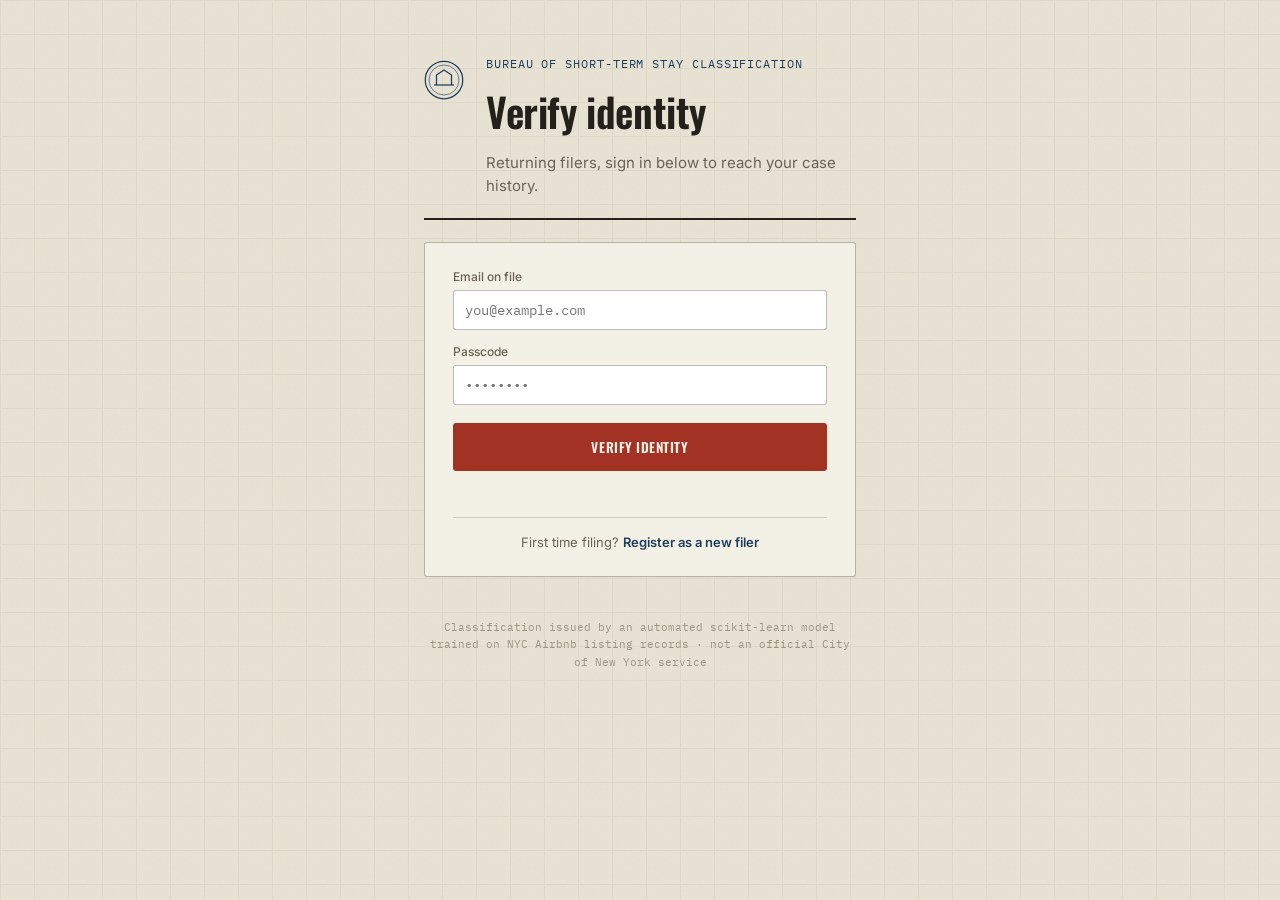
==== index.html @ 33bbfdc7 "first commit" ====
<!DOCTYPE html>
<html lang="en">
<head>
<meta charset="UTF-8">
<meta name="viewport" content="width=device-width, initial-scale=1.0">
<title>Form RT-3 · Stay Classification Record</title>
<link rel="preconnect" href="https://fonts.googleapis.com">
<link rel="preconnect" href="https://fonts.gstatic.com" crossorigin>
<link href="https://fonts.googleapis.com/css2?family=Oswald:wght@500;600;700&family=IBM+Plex+Mono:wght@400;500;600&family=Inter:wght@400;500;600&display=swap" rel="stylesheet">
<link rel="stylesheet" href="style.css">
</head>
<body>

<div class="blueprint-bg" aria-hidden="true"></div>
<div class="grain" aria-hidden="true"></div>

<div class="page">

  <div id="siteNav"></div>

  <!-- LETTERHEAD -->
  <header class="letterhead">
    <div class="letterhead-mark" aria-hidden="true">
      <svg viewBox="0 0 64 64" width="46" height="46">
        <circle cx="32" cy="32" r="30" fill="none" stroke="currentColor" stroke-width="2"/>
        <circle cx="32" cy="32" r="24" fill="none" stroke="currentColor" stroke-width="1"/>
        <path d="M20 40 L20 24 L32 16 L44 24 L44 40" fill="none" stroke="currentColor" stroke-width="2" stroke-linejoin="round"/>
        <line x1="16" y1="40" x2="48" y2="40" stroke="currentColor" stroke-width="2"/>
      </svg>
    </div>
    <div class="letterhead-text">
      <p class="letterhead-eyebrow">Bureau of Short-Term Stay Classification <span class="dot">·</span> City of New York</p>
      <h1 class="letterhead-title">Listing classification record</h1>
      <p class="letterhead-sub">Submit a listing's particulars below for machine-assisted classification as an
        entire home, a private room, or a shared room.</p>
    </div>
    <div class="letterhead-ref">
      <span>FORM RT-3</span>
      <span>REV. 2026</span>
    </div>
  </header>

  <main class="grid">

    <!-- FORM PANEL -->
    <section class="panel form-panel" aria-labelledby="formTitle">
      <div class="panel-head">
        <h2 id="formTitle"><span class="section-mark">§1</span> Listing particulars</h2>
        <button type="button" class="btn-ghost" id="exampleBtn">Load sample record</button>
      </div>

      <form id="predictForm" novalidate>

        <fieldset>
          <legend>1.1 &nbsp;Location</legend>

          <div class="field-row">
            <div class="field">
              <label for="latitude">Latitude</label>
              <input type="number" id="latitude" name="latitude" step="0.000001" min="-90" max="90" placeholder="40.7128" required>
            </div>
            <div class="field">
              <label for="longitude">Longitude</label>
              <input type="number" id="longitude" name="longitude" step="0.000001" min="-180" max="180" placeholder="-74.0060" required>
            </div>
          </div>

          <div class="field-row">
            <div class="field">
              <label for="neighbourhood_group">Borough</label>
              <select id="neighbourhood_group" name="neighbourhood_group" required>
                <option value="" disabled selected>Select a borough</option>
                <option value="Manhattan">Manhattan</option>
                <option value="Brooklyn">Brooklyn</option>
                <option value="Queens">Queens</option>
                <option value="Bronx">Bronx</option>
                <option value="Staten Island">Staten Island</option>
              </select>
            </div>
            <div class="field">
              <label for="neighbourhood">Neighbourhood</label>
              <input type="text" id="neighbourhood" name="neighbourhood" placeholder="e.g. Williamsburg" required>
            </div>
          </div>
        </fieldset>

        <fieldset>
          <legend>1.2 &nbsp;Pricing &amp; stay terms</legend>
          <div class="field-row">
            <div class="field">
              <label for="price">Price per night (USD)</label>
              <input type="number" id="price" name="price" min="1" step="1" placeholder="150" required>
            </div>
            <div class="field">
              <label for="minimum_nights">Minimum nights</label>
              <input type="number" id="minimum_nights" name="minimum_nights" min="1" max="365" step="1" placeholder="3" required>
            </div>
          </div>
          <div class="field">
            <label for="availability_365">Days available per year</label>
            <input type="range" id="availability_365" name="availability_365" min="0" max="365" step="1" value="180" required>
            <div class="range-readout"><span id="availabilityValue">180</span> of 365 days</div>
          </div>
        </fieldset>

        <fieldset>
          <legend>1.3 &nbsp;Review history &amp; host record</legend>
          <div class="field-row">
            <div class="field">
              <label for="number_of_reviews">Total reviews</label>
              <input type="number" id="number_of_reviews" name="number_of_reviews" min="0" step="1" placeholder="24" required>
            </div>
            <div class="field">
              <label for="reviews_per_month">Reviews per month</label>
              <input type="number" id="reviews_per_month" name="reviews_per_month" min="0" step="0.01" placeholder="1.2" required>
            </div>
          </div>
          <div class="field">
            <label for="calculated_host_listings_count">Listings under this host</label>
            <input type="number" id="calculated_host_listings_count" name="calculated_host_listings_count" min="0" step="1" placeholder="1" required>
          </div>
        </fieldset>

        <button type="submit" class="btn-official btn-submit" id="predictBtn">
          <span class="btn-label">Submit for classification</span>
          <span class="btn-spinner" aria-hidden="true"></span>
        </button>

        <p class="form-error" id="formError" role="alert"></p>
      </form>
    </section>

    <!-- RESULT PANEL -->
    <section class="panel result-panel" aria-labelledby="resultTitle" aria-live="polite">
      <div class="panel-head">
        <h2 id="resultTitle"><span class="section-mark">§2</span> Classification outcome</h2>
        <span class="status-line" id="apiStatus"><span class="status-dot"></span>checking registry</span>
      </div>

      <div class="result-empty" id="resultEmpty">
        <svg class="empty-seal" viewBox="0 0 120 120" width="88" height="88" aria-hidden="true">
          <circle cx="60" cy="60" r="52" fill="none" stroke="currentColor" stroke-width="1.5" stroke-dasharray="4 5"/>
          <circle cx="60" cy="60" r="38" fill="none" stroke="currentColor" stroke-width="1.5" stroke-dasharray="4 5"/>
          <text x="60" y="65" text-anchor="middle" font-family="IBM Plex Mono" font-size="11" fill="currentColor">PENDING</text>
        </svg>
        <p>File the listing particulars at left to receive an official classification.</p>
      </div>

      <div class="result-content" id="resultContent" hidden>

        <div class="stamp-mount" id="stampMount"></div>

        <div class="ledger">
          <div class="ledger-head">
            <span>Class</span>
            <span>Likelihood</span>
          </div>
          <div class="prob-list" id="probList">
            <!-- built by JS -->
          </div>
        </div>
      </div>
    </section>

  </main>

  <footer class="page-footer">
    <p>Classification issued by an automated scikit-learn model trained on NYC Airbnb listing records
      <span class="dot">·</span> not an official City of New York service</p>
  </footer>
</div>

<script src="common.js"></script>
<script src="script.js"></script>
</body>
</html>
---- style.css ----
/* ============================================================
   TOKENS
   ============================================================ */
:root {
  --paper: #E8E3D5;
  --paper-raised: #F3F0E5;
  --paper-line: #CEC6AE;

  --ink: #24211B;
  --ink-muted: #6B6355;
  --ink-faint: #9C9583;

  --municipal: #1F3D5C;
  --municipal-soft: rgba(31, 61, 92, 0.08);
  --municipal-glow: rgba(31, 61, 92, 0.18);

  --stamp-red: #A23324;
  --stamp-red-soft: rgba(162, 51, 36, 0.08);
  --stamp-red-glow: rgba(162, 51, 36, 0.28);

  --approved-green: #2F6B45;
  --approved-green-soft: rgba(47, 107, 69, 0.08);

  --border: rgba(36, 33, 27, 0.16);
  --border-strong: rgba(36, 33, 27, 0.3);

  --font-display: 'Oswald', sans-serif;
  --font-mono: 'IBM Plex Mono', monospace;
  --font-body: 'Inter', sans-serif;

  --radius: 3px;

  color-scheme: light;
}

@media (prefers-reduced-motion: reduce) {
  *, *::before, *::after {
    animation-duration: 0.001ms !important;
    animation-iteration-count: 1 !important;
    transition-duration: 0.001ms !important;
  }
}

/* ============================================================
   RESET / BASE
   ============================================================ */
* { box-sizing: border-box; }

html, body {
  margin: 0;
  padding: 0;
  background: var(--paper);
  color: var(--ink);
  font-family: var(--font-body);
  min-height: 100%;
}

body {
  position: relative;
  overflow-x: hidden;
}

h1, h2 { margin: 0; }
p { margin: 0; }

button {
  font-family: var(--font-body);
  cursor: pointer;
}

input, select { font-family: var(--font-mono); }

:focus-visible {
  outline: 2px solid var(--municipal);
  outline-offset: 2px;
}

/* ============================================================
   AMBIENT BACKGROUND — blueprint grid + paper grain
   ============================================================ */
.blueprint-bg {
  position: fixed;
  inset: 0;
  z-index: 0;
  pointer-events: none;
  background-color: var(--paper);
  background-image:
    linear-gradient(var(--paper-line) 1px, transparent 1px),
    linear-gradient(90deg, var(--paper-line) 1px, transparent 1px);
  background-size: 34px 34px;
  opacity: 0.35;
}

.grain {
  position: fixed;
  inset: 0;
  z-index: 1;
  pointer-events: none;
  opacity: 0.05;
  mix-blend-mode: multiply;
  background-image: url("data:image/svg+xml,%3Csvg xmlns='http://www.w3.org/2000/svg' width='120' height='120'%3E%3Cfilter id='n'%3E%3CfeTurbulence type='fractalNoise' baseFrequency='0.9' numOctaves='2' stitchTiles='stitch'/%3E%3C/filter%3E%3Crect width='100%25' height='100%25' filter='url(%23n)'/%3E%3C/svg%3E");
}

/* ============================================================
   LAYOUT
   ============================================================ */
.page {
  position: relative;
  z-index: 2;
  max-width: 1180px;
  margin: 0 auto;
  padding: 56px 24px 48px;
}

/* ============================================================
   LETTERHEAD
   ============================================================ */
.letterhead {
  display: grid;
  grid-template-columns: auto 1fr auto;
  gap: 22px;
  align-items: start;
  padding-bottom: 26px;
  margin-bottom: 28px;
  border-bottom: 2px solid var(--ink);
  animation: rise 0.6s cubic-bezier(0.16, 1, 0.3, 1) both;
}

@keyframes rise {
  from { opacity: 0; transform: translateY(14px); }
  to { opacity: 1; transform: translateY(0); }
}

.letterhead-mark { color: var(--municipal); padding-top: 4px; }

.letterhead-eyebrow {
  font-family: var(--font-mono);
  font-size: 11.5px;
  letter-spacing: 0.08em;
  text-transform: uppercase;
  color: var(--municipal);
  margin-bottom: 10px;
}

.dot { color: var(--ink-faint); }

.letterhead-title {
  font-family: var(--font-display);
  font-size: clamp(28px, 4vw, 40px);
  font-weight: 600;
  letter-spacing: -0.01em;
  color: var(--ink);
  margin-bottom: 10px;
}

.letterhead-sub {
  font-size: 15px;
  line-height: 1.55;
  color: var(--ink-muted);
  max-width: 520px;
}

.letterhead-ref {
  font-family: var(--font-mono);
  font-size: 11px;
  color: var(--ink-faint);
  text-align: right;
  display: flex;
  flex-direction: column;
  gap: 4px;
  letter-spacing: 0.04em;
  white-space: nowrap;
  padding-top: 6px;
}

@media (max-width: 700px) {
  .letterhead { grid-template-columns: auto 1fr; }
  .letterhead-ref { grid-column: 1 / -1; flex-direction: row; gap: 14px; text-align: left; }
}

/* ============================================================
   PANELS
   ============================================================ */
.panel {
  background: var(--paper-raised);
  border: 1px solid var(--border-strong);
  border-radius: var(--radius);
  padding: 26px 28px;
  animation: rise 0.6s cubic-bezier(0.16, 1, 0.3, 1) both;
  animation-delay: 0.08s;
}

.intake-panel { margin-bottom: 22px; }
.result-panel { animation-delay: 0.18s; }

.panel-head {
  display: flex;
  align-items: center;
  justify-content: space-between;
  flex-wrap: wrap;
  gap: 12px;
  margin-bottom: 20px;
  padding-bottom: 16px;
  border-bottom: 1px solid var(--border);
}

.panel-head h2 {
  font-family: var(--font-display);
  font-size: 18px;
  font-weight: 600;
  letter-spacing: 0.01em;
  display: flex;
  align-items: baseline;
  gap: 8px;
}

.section-mark {
  font-family: var(--font-mono);
  font-size: 13px;
  color: var(--municipal);
  font-weight: 500;
}

.btn-ghost {
  background: transparent;
  border: 1px solid var(--border-strong);
  color: var(--ink-muted);
  font-size: 12.5px;
  font-family: var(--font-mono);
  padding: 7px 14px;
  border-radius: var(--radius);
  transition: border-color 0.2s ease, color 0.2s ease, background 0.2s ease;
}

.btn-ghost:hover {
  border-color: var(--municipal);
  color: var(--municipal);
  background: var(--municipal-soft);
}

.status-line {
  display: inline-flex;
  align-items: center;
  gap: 7px;
  font-family: var(--font-mono);
  font-size: 11px;
  color: var(--ink-faint);
  letter-spacing: 0.03em;
  white-space: nowrap;
}

.status-dot {
  width: 7px;
  height: 7px;
  border-radius: 50%;
  background: var(--ink-faint);
  transition: background 0.3s ease;
}

.status-line.online .status-dot { background: var(--approved-green); }
#apiStatus.online .status-dot { background: var(--approved-green); }
#apiStatus.offline .status-dot { background: var(--stamp-red); }

/* ============================================================
   AUTH / INTAKE
   ============================================================ */
.auth-tabs {
  display: flex;
  gap: 2px;
  border: 1px solid var(--border-strong);
  border-radius: var(--radius);
  overflow: hidden;
}

.auth-tab {
  background: transparent;
  border: none;
  color: var(--ink-muted);
  font-size: 12.5px;
  font-family: var(--font-mono);
  padding: 8px 16px;
  transition: background 0.2s ease, color 0.2s ease;
}

.auth-tab.active {
  background: var(--municipal);
  color: var(--paper-raised);
}

.auth-form .field-row { margin-bottom: 2px; }

.auth-logged-in:not([hidden]) {
  display: flex;
  align-items: center;
  justify-content: space-between;
  flex-wrap: wrap;
  gap: 12px;
}

.auth-logged-in strong { color: var(--ink); font-weight: 600; }

/* ============================================================
   FORM
   ============================================================ */
fieldset {
  border: none;
  padding: 0;
  margin: 0 0 22px;
}

legend {
  font-family: var(--font-mono);
  font-size: 11.5px;
  letter-spacing: 0.04em;
  color: var(--municipal);
  padding: 0 0 12px;
  width: 100%;
  border-bottom: 1px dashed var(--border-strong);
  margin-bottom: 14px;
}

.field-row {
  display: grid;
  grid-template-columns: 1fr 1fr;
  gap: 14px;
}

@media (max-width: 520px) {
  .field-row { grid-template-columns: 1fr; }
}

.field {
  margin-bottom: 14px;
  display: flex;
  flex-direction: column;
  gap: 6px;
}

label {
  font-size: 12px;
  color: var(--ink-muted);
  font-family: var(--font-body);
  font-weight: 500;
}

input[type="number"],
input[type="text"],
input[type="email"],
input[type="password"],
select {
  background: #fff;
  border: 1px solid var(--border-strong);
  border-radius: var(--radius);
  color: var(--ink);
  padding: 10px 11px;
  font-size: 13.5px;
  width: 100%;
  transition: border-color 0.2s ease, box-shadow 0.2s ease;
}

input:hover, select:hover { border-color: var(--ink-faint); }

input:focus, select:focus {
  border-color: var(--municipal);
  box-shadow: 0 0 0 3px var(--municipal-soft);
  outline: none;
}

select {
  appearance: none;
  background-image: url("data:image/svg+xml,%3Csvg xmlns='http://www.w3.org/2000/svg' width='10' height='6'%3E%3Cpath d='M0 0l5 6 5-6z' fill='%236B6355'/%3E%3C/svg%3E");
  background-repeat: no-repeat;
  background-position: right 12px center;
  padding-right: 30px;
}

select option { background: #fff; color: var(--ink); }

input[type="range"] {
  width: 100%;
  accent-color: var(--municipal);
  margin-top: 4px;
}

.range-readout {
  font-family: var(--font-mono);
  font-size: 11.5px;
  color: var(--ink-faint);
  margin-top: 4px;
}

#availabilityValue { color: var(--municipal); font-weight: 600; }

/* ============================================================
   OFFICIAL BUTTONS
   ============================================================ */
.btn-official {
  position: relative;
  background: var(--stamp-red);
  color: #F5EFE6;
  border: none;
  border-radius: var(--radius);
  padding: 12px 20px;
  font-family: var(--font-display);
  font-size: 13.5px;
  font-weight: 600;
  letter-spacing: 0.04em;
  text-transform: uppercase;
  display: inline-flex;
  align-items: center;
  justify-content: center;
  gap: 10px;
  transition: background 0.15s ease, transform 0.15s ease;
}

.btn-official:hover { background: #8B2B1E; }
.btn-official:active { transform: translateY(1px); }

.btn-submit { width: 100%; margin-top: 4px; padding: 14px 20px; }

.btn-official:disabled {
  background: var(--ink-faint);
  color: var(--paper-raised);
  cursor: not-allowed;
}

.btn-spinner {
  width: 13px;
  height: 13px;
  border-radius: 50%;
  border: 2px solid rgba(245, 239, 230, 0.35);
  border-top-color: #F5EFE6;
  display: none;
  animation: spin 0.7s linear infinite;
}

.btn-submit.loading .btn-spinner { display: inline-block; }
.btn-submit.loading .btn-label { opacity: 0.8; }

@keyframes spin { to { transform: rotate(360deg); } }

.form-error {
  color: var(--stamp-red);
  font-family: var(--font-mono);
  font-size: 12.5px;
  margin-top: 12px;
  min-height: 16px;
  line-height: 1.5;
}

/* ============================================================
   RESULT PANEL — empty state
   ============================================================ */
.result-empty {
  display: flex;
  flex-direction: column;
  align-items: center;
  text-align: center;
  gap: 18px;
  padding: 30px 12px 14px;
  color: var(--ink-faint);
  font-size: 13.5px;
  line-height: 1.6;
}

.empty-seal { color: var(--ink-faint); }

/* ============================================================
   RESULT PANEL — stamp + ledger
   ============================================================ */
.result-content {
  animation: rise 0.5s cubic-bezier(0.16, 1, 0.3, 1) both;
}

.stamp-mount {
  display: flex;
  justify-content: center;
  padding: 10px 0 26px;
  min-height: 128px;
}

.stamp {
  border: 3px solid var(--stamp-color, var(--municipal));
  border-radius: 10px;
  padding: 12px 26px;
  transform: rotate(-5deg) scale(0.7);
  opacity: 0;
  transition: transform 0.5s cubic-bezier(0.34, 1.56, 0.64, 1), opacity 0.3s ease;
  text-align: center;
  position: relative;
}

.stamp::before,
.stamp::after {
  content: "";
  position: absolute;
  left: 6px;
  right: 6px;
  height: 1px;
  background: var(--stamp-color, var(--municipal));
  opacity: 0.5;
}

.stamp::before { top: 4px; }
.stamp::after { bottom: 4px; }

.stamp.landed { transform: rotate(-5deg) scale(1); opacity: 0.92; }

.stamp-eyebrow {
  display: block;
  font-family: var(--font-mono);
  font-size: 9.5px;
  letter-spacing: 0.15em;
  color: var(--stamp-color, var(--municipal));
  margin-bottom: 4px;
}

.stamp-label {
  display: block;
  font-family: var(--font-display);
  font-size: 22px;
  font-weight: 700;
  text-transform: uppercase;
  letter-spacing: 0.02em;
  color: var(--stamp-color, var(--municipal));
}

.stamp-ref {
  display: block;
  font-family: var(--font-mono);
  font-size: 9.5px;
  color: var(--stamp-color, var(--municipal));
  opacity: 0.7;
  margin-top: 4px;
}

.ledger { border-top: 1px solid var(--border); padding-top: 18px; }

.ledger-head {
  display: flex;
  justify-content: space-between;
  font-family: var(--font-mono);
  font-size: 10.5px;
  letter-spacing: 0.06em;
  text-transform: uppercase;
  color: var(--ink-faint);
  margin-bottom: 12px;
}

.prob-list { display: flex; flex-direction: column; gap: 12px; }

.prob-row {
  display: grid;
  grid-template-columns: auto 1fr auto;
  gap: 10px;
  align-items: center;
}

.prob-bullet {
  width: 9px;
  height: 9px;
  border-radius: 50%;
  background: var(--class-color, var(--ink-faint));
  flex-shrink: 0;
}

.prob-row .name {
  font-size: 13px;
  color: var(--ink-muted);
}

.prob-row.top .name { color: var(--ink); font-weight: 600; }

.prob-track {
  grid-column: 1 / -1;
  height: 5px;
  border-radius: 999px;
  background: var(--border);
  overflow: hidden;
  margin-top: -4px;
}

.prob-fill {
  height: 100%;
  width: 0%;
  border-radius: 999px;
  background: var(--class-color, var(--municipal));
  transition: width 0.9s cubic-bezier(0.16, 1, 0.3, 1);
}

.prob-row .value {
  font-family: var(--font-mono);
  font-size: 12.5px;
  color: var(--ink);
  min-width: 42px;
  text-align: right;
}

/* ============================================================
   GRID / FOOTER
   ============================================================ */
.grid {
  display: grid;
  grid-template-columns: minmax(0, 1.05fr) minmax(0, 0.95fr);
  gap: 22px;
  align-items: start;
}

@media (max-width: 900px) {
  .grid { grid-template-columns: 1fr; }
}

.page-footer {
  margin-top: 42px;
  text-align: center;
  font-family: var(--font-mono);
  font-size: 11px;
  color: var(--ink-faint);
  line-height: 1.6;
}

/* ============================================================
   SITE NAV (dashboard / predictor pages)
   ============================================================ */
.site-nav {
  display: flex;
  align-items: center;
  gap: 18px;
  padding: 12px 0;
  margin-bottom: 8px;
  font-family: var(--font-mono);
  font-size: 12.5px;
}

.site-nav a {
  color: var(--ink-muted);
  text-decoration: none;
  padding-bottom: 2px;
  border-bottom: 2px solid transparent;
  transition: color 0.2s ease, border-color 0.2s ease;
}

.site-nav a:hover { color: var(--ink); }

.site-nav a.active {
  color: var(--municipal);
  border-bottom-color: var(--municipal);
}

.nav-spacer { flex: 1; }

.nav-user {
  color: var(--ink-faint);
  font-size: 11.5px;
}

/* ============================================================
   NARROW PAGE LAYOUT (login / register)
   ============================================================ */
.page-narrow {
  max-width: 480px;
}

.letterhead-compact {
  grid-template-columns: auto 1fr;
  padding-bottom: 20px;
  margin-bottom: 22px;
}

.switch-link {
  margin-top: 18px;
  padding-top: 16px;
  border-top: 1px solid var(--border);
  font-size: 13px;
  color: var(--ink-muted);
  text-align: center;
}

.switch-link a {
  color: var(--municipal);
  font-weight: 600;
  text-decoration: none;
}

.switch-link a:hover { text-decoration: underline; }

/* ============================================================
   DASHBOARD — history table
   ============================================================ */
.history-table {
  width: 100%;
  border-collapse: collapse;
  font-size: 13px;
}

.history-table th {
  text-align: left;
  font-family: var(--font-mono);
  font-size: 10.5px;
  letter-spacing: 0.06em;
  text-transform: uppercase;
  color: var(--ink-faint);
  padding: 0 10px 10px;
  border-bottom: 1px solid var(--border-strong);
}

.history-table td {
  padding: 12px 10px;
  border-bottom: 1px solid var(--border);
  color: var(--ink);
  vertical-align: middle;
}

.history-table tbody tr:hover { background: var(--municipal-soft); }

.history-table td.mono {
  font-family: var(--font-mono);
  font-size: 12px;
  color: var(--ink-muted);
}

.history-table .muted { color: var(--ink-faint); }

.class-pill {
  display: inline-flex;
  align-items: center;
  gap: 7px;
  font-weight: 600;
  color: var(--pill-color, var(--ink));
}

.class-bullet {
  width: 8px;
  height: 8px;
  border-radius: 50%;
  background: var(--pill-color, var(--ink-faint));
  flex-shrink: 0;
}

@media (max-width: 720px) {
  .history-table { display: block; overflow-x: auto; white-space: nowrap; }
}
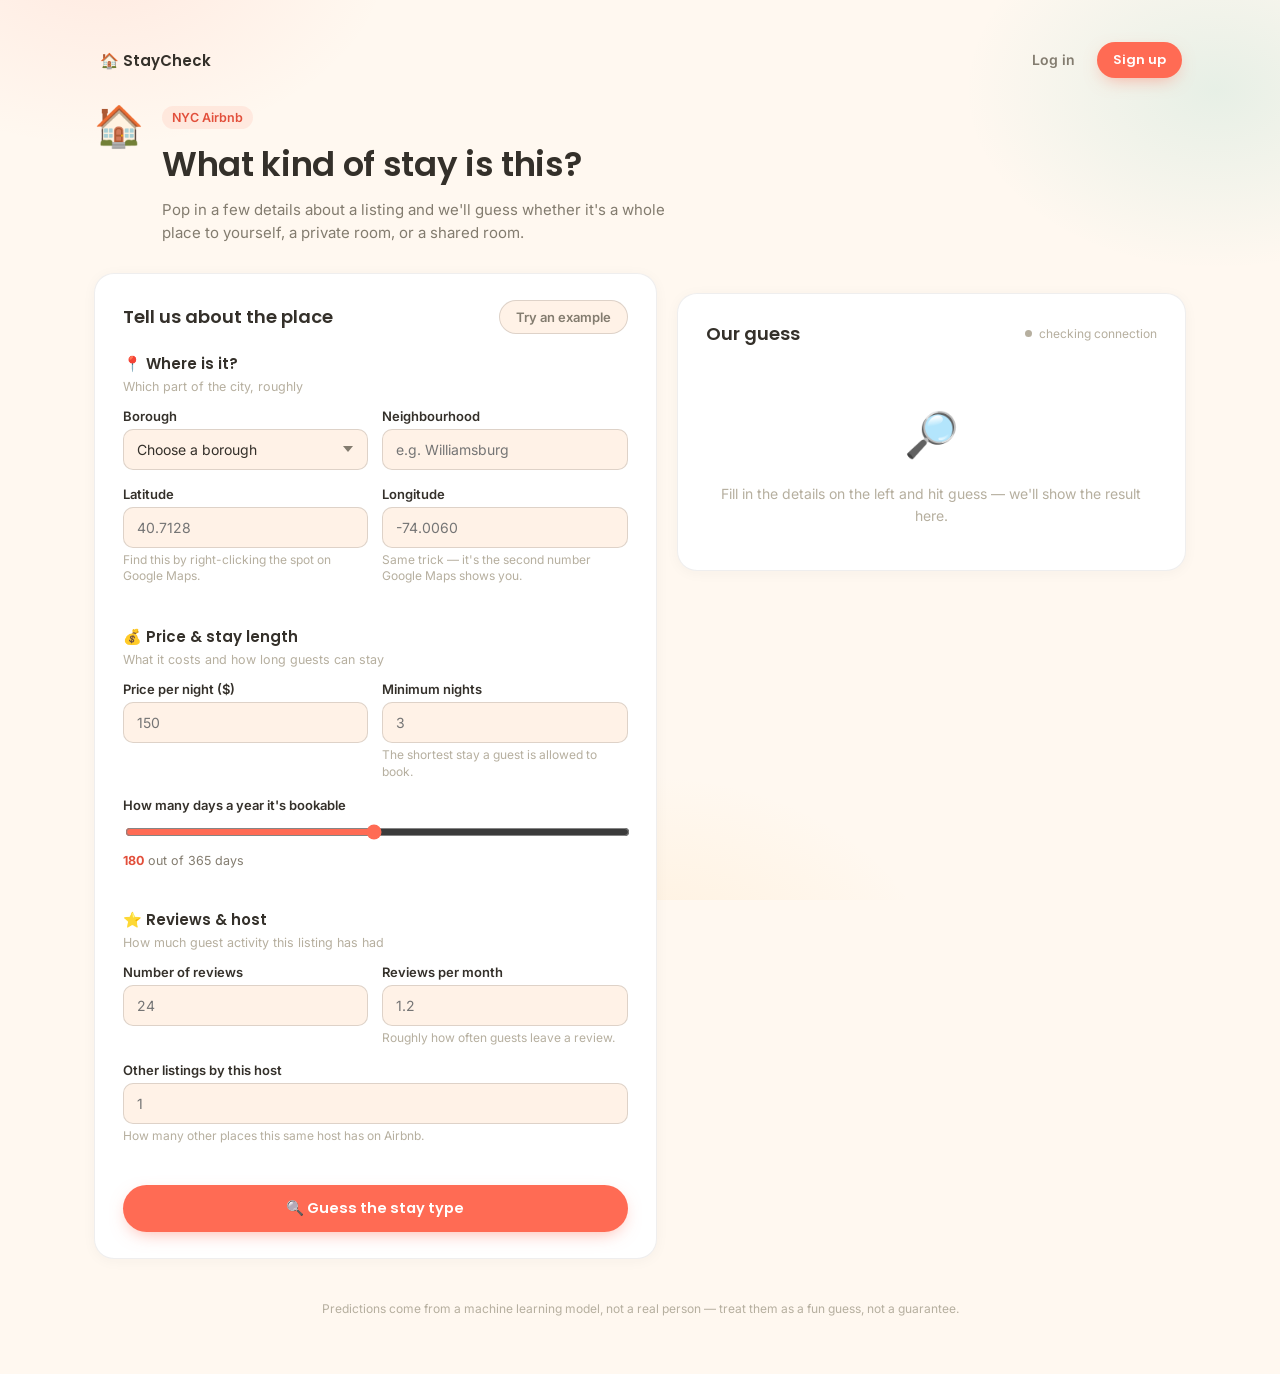
==== commit 01a692da: "made the interface friendlier" ====
--- a/index.html
+++ b/index.html
@@ -3,73 +3,50 @@
 <head>
 <meta charset="UTF-8">
 <meta name="viewport" content="width=device-width, initial-scale=1.0">
-<title>Form RT-3 · Stay Classification Record</title>
+<title>What Kind of Stay Is This? · Stay Type Checker</title>
 <link rel="preconnect" href="https://fonts.googleapis.com">
 <link rel="preconnect" href="https://fonts.gstatic.com" crossorigin>
-<link href="https://fonts.googleapis.com/css2?family=Oswald:wght@500;600;700&family=IBM+Plex+Mono:wght@400;500;600&family=Inter:wght@400;500;600&display=swap" rel="stylesheet">
+<link href="https://fonts.googleapis.com/css2?family=Poppins:wght@500;600;700&family=Inter:wght@400;500;600&display=swap" rel="stylesheet">
 <link rel="stylesheet" href="style.css">
 </head>
 <body>
 
-<div class="blueprint-bg" aria-hidden="true"></div>
-<div class="grain" aria-hidden="true"></div>
+<div class="ambient-bg" aria-hidden="true"></div>
 
 <div class="page">
 
   <div id="siteNav"></div>
 
-  <!-- LETTERHEAD -->
-  <header class="letterhead">
-    <div class="letterhead-mark" aria-hidden="true">
-      <svg viewBox="0 0 64 64" width="46" height="46">
-        <circle cx="32" cy="32" r="30" fill="none" stroke="currentColor" stroke-width="2"/>
-        <circle cx="32" cy="32" r="24" fill="none" stroke="currentColor" stroke-width="1"/>
-        <path d="M20 40 L20 24 L32 16 L44 24 L44 40" fill="none" stroke="currentColor" stroke-width="2" stroke-linejoin="round"/>
-        <line x1="16" y1="40" x2="48" y2="40" stroke="currentColor" stroke-width="2"/>
-      </svg>
+  <div class="hero">
+    <span class="hero-emoji">🏠</span>
+    <div>
+      <span class="hero-eyebrow">NYC Airbnb</span>
+      <h1 class="hero-title">What kind of stay is this?</h1>
+      <p class="hero-sub">Pop in a few details about a listing and we'll guess whether it's a whole
+        place to yourself, a private room, or a shared room.</p>
     </div>
-    <div class="letterhead-text">
-      <p class="letterhead-eyebrow">Bureau of Short-Term Stay Classification <span class="dot">·</span> City of New York</p>
-      <h1 class="letterhead-title">Listing classification record</h1>
-      <p class="letterhead-sub">Submit a listing's particulars below for machine-assisted classification as an
-        entire home, a private room, or a shared room.</p>
-    </div>
-    <div class="letterhead-ref">
-      <span>FORM RT-3</span>
-      <span>REV. 2026</span>
-    </div>
-  </header>
+  </div>
 
   <main class="grid">
 
-    <!-- FORM PANEL -->
-    <section class="panel form-panel" aria-labelledby="formTitle">
-      <div class="panel-head">
-        <h2 id="formTitle"><span class="section-mark">§1</span> Listing particulars</h2>
-        <button type="button" class="btn-ghost" id="exampleBtn">Load sample record</button>
+    <!-- FORM -->
+    <section class="card" aria-labelledby="formTitle">
+      <div class="card-head">
+        <h2 id="formTitle">Tell us about the place</h2>
+        <button type="button" class="btn-ghost" id="exampleBtn">Try an example</button>
       </div>
 
       <form id="predictForm" novalidate>
 
         <fieldset>
-          <legend>1.1 &nbsp;Location</legend>
-
-          <div class="field-row">
-            <div class="field">
-              <label for="latitude">Latitude</label>
-              <input type="number" id="latitude" name="latitude" step="0.000001" min="-90" max="90" placeholder="40.7128" required>
-            </div>
-            <div class="field">
-              <label for="longitude">Longitude</label>
-              <input type="number" id="longitude" name="longitude" step="0.000001" min="-180" max="180" placeholder="-74.0060" required>
-            </div>
-          </div>
+          <legend>📍 Where is it?</legend>
+          <span class="section-sub">Which part of the city, roughly</span>
 
           <div class="field-row">
             <div class="field">
               <label for="neighbourhood_group">Borough</label>
               <select id="neighbourhood_group" name="neighbourhood_group" required>
-                <option value="" disabled selected>Select a borough</option>
+                <option value="" disabled selected>Choose a borough</option>
                 <option value="Manhattan">Manhattan</option>
                 <option value="Brooklyn">Brooklyn</option>
                 <option value="Queens">Queens</option>
@@ -82,47 +59,69 @@
               <input type="text" id="neighbourhood" name="neighbourhood" placeholder="e.g. Williamsburg" required>
             </div>
           </div>
+
+          <div class="field-row">
+            <div class="field">
+              <label for="latitude">Latitude</label>
+              <input type="number" id="latitude" name="latitude" step="0.000001" min="-90" max="90" placeholder="40.7128" required>
+              <span class="hint">Find this by right-clicking the spot on Google Maps.</span>
+            </div>
+            <div class="field">
+              <label for="longitude">Longitude</label>
+              <input type="number" id="longitude" name="longitude" step="0.000001" min="-180" max="180" placeholder="-74.0060" required>
+              <span class="hint">Same trick — it's the second number Google Maps shows you.</span>
+            </div>
+          </div>
         </fieldset>
 
         <fieldset>
-          <legend>1.2 &nbsp;Pricing &amp; stay terms</legend>
+          <legend>💰 Price &amp; stay length</legend>
+          <span class="section-sub">What it costs and how long guests can stay</span>
+
           <div class="field-row">
             <div class="field">
-              <label for="price">Price per night (USD)</label>
+              <label for="price">Price per night ($)</label>
               <input type="number" id="price" name="price" min="1" step="1" placeholder="150" required>
             </div>
             <div class="field">
               <label for="minimum_nights">Minimum nights</label>
               <input type="number" id="minimum_nights" name="minimum_nights" min="1" max="365" step="1" placeholder="3" required>
+              <span class="hint">The shortest stay a guest is allowed to book.</span>
             </div>
           </div>
+
           <div class="field">
-            <label for="availability_365">Days available per year</label>
+            <label for="availability_365">How many days a year it's bookable</label>
             <input type="range" id="availability_365" name="availability_365" min="0" max="365" step="1" value="180" required>
-            <div class="range-readout"><span id="availabilityValue">180</span> of 365 days</div>
+            <div class="range-readout"><span id="availabilityValue">180</span> out of 365 days</div>
           </div>
         </fieldset>
 
         <fieldset>
-          <legend>1.3 &nbsp;Review history &amp; host record</legend>
+          <legend>⭐ Reviews &amp; host</legend>
+          <span class="section-sub">How much guest activity this listing has had</span>
+
           <div class="field-row">
             <div class="field">
-              <label for="number_of_reviews">Total reviews</label>
+              <label for="number_of_reviews">Number of reviews</label>
               <input type="number" id="number_of_reviews" name="number_of_reviews" min="0" step="1" placeholder="24" required>
             </div>
             <div class="field">
               <label for="reviews_per_month">Reviews per month</label>
               <input type="number" id="reviews_per_month" name="reviews_per_month" min="0" step="0.01" placeholder="1.2" required>
+              <span class="hint">Roughly how often guests leave a review.</span>
             </div>
           </div>
+
           <div class="field">
-            <label for="calculated_host_listings_count">Listings under this host</label>
+            <label for="calculated_host_listings_count">Other listings by this host</label>
             <input type="number" id="calculated_host_listings_count" name="calculated_host_listings_count" min="0" step="1" placeholder="1" required>
+            <span class="hint">How many other places this same host has on Airbnb.</span>
           </div>
         </fieldset>
 
-        <button type="submit" class="btn-official btn-submit" id="predictBtn">
-          <span class="btn-label">Submit for classification</span>
+        <button type="submit" class="btn-primary btn-block" id="predictBtn">
+          <span class="btn-label">🔍 Guess the stay type</span>
           <span class="btn-spinner" aria-hidden="true"></span>
         </button>
 
@@ -130,31 +129,24 @@
       </form>
     </section>
 
-    <!-- RESULT PANEL -->
-    <section class="panel result-panel" aria-labelledby="resultTitle" aria-live="polite">
-      <div class="panel-head">
-        <h2 id="resultTitle"><span class="section-mark">§2</span> Classification outcome</h2>
-        <span class="status-line" id="apiStatus"><span class="status-dot"></span>checking registry</span>
+    <!-- RESULT -->
+    <section class="card" aria-labelledby="resultTitle" aria-live="polite">
+      <div class="card-head">
+        <h2 id="resultTitle">Our guess</h2>
+        <span class="status-line" id="apiStatus"><span class="status-dot"></span>checking connection</span>
       </div>
 
       <div class="result-empty" id="resultEmpty">
-        <svg class="empty-seal" viewBox="0 0 120 120" width="88" height="88" aria-hidden="true">
-          <circle cx="60" cy="60" r="52" fill="none" stroke="currentColor" stroke-width="1.5" stroke-dasharray="4 5"/>
-          <circle cx="60" cy="60" r="38" fill="none" stroke="currentColor" stroke-width="1.5" stroke-dasharray="4 5"/>
-          <text x="60" y="65" text-anchor="middle" font-family="IBM Plex Mono" font-size="11" fill="currentColor">PENDING</text>
-        </svg>
-        <p>File the listing particulars at left to receive an official classification.</p>
+        <span class="big-emoji">🔎</span>
+        <p>Fill in the details on the left and hit guess — we'll show the result here.</p>
       </div>
 
       <div class="result-content" id="resultContent" hidden>
 
-        <div class="stamp-mount" id="stampMount"></div>
+        <div id="guessMount"></div>
 
-        <div class="ledger">
-          <div class="ledger-head">
-            <span>Class</span>
-            <span>Likelihood</span>
-          </div>
+        <div class="confidence">
+          <p class="confidence-head">How sure are we?</p>
           <div class="prob-list" id="probList">
             <!-- built by JS -->
           </div>
@@ -165,8 +157,7 @@
   </main>
 
   <footer class="page-footer">
-    <p>Classification issued by an automated scikit-learn model trained on NYC Airbnb listing records
-      <span class="dot">·</span> not an official City of New York service</p>
+    <p>Predictions come from a machine learning model, not a real person — treat them as a fun guess, not a guarantee.</p>
   </footer>
 </div>
 
--- a/style.css
+++ b/style.css
@@ -2,33 +2,33 @@
    TOKENS
    ============================================================ */
 :root {
-  --paper: #E8E3D5;
-  --paper-raised: #F3F0E5;
-  --paper-line: #CEC6AE;
-
-  --ink: #24211B;
-  --ink-muted: #6B6355;
-  --ink-faint: #9C9583;
-
-  --municipal: #1F3D5C;
-  --municipal-soft: rgba(31, 61, 92, 0.08);
-  --municipal-glow: rgba(31, 61, 92, 0.18);
-
-  --stamp-red: #A23324;
-  --stamp-red-soft: rgba(162, 51, 36, 0.08);
-  --stamp-red-glow: rgba(162, 51, 36, 0.28);
-
-  --approved-green: #2F6B45;
-  --approved-green-soft: rgba(47, 107, 69, 0.08);
-
-  --border: rgba(36, 33, 27, 0.16);
-  --border-strong: rgba(36, 33, 27, 0.3);
-
-  --font-display: 'Oswald', sans-serif;
-  --font-mono: 'IBM Plex Mono', monospace;
+  --bg: #FFF8F0;
+  --card: #FFFFFF;
+  --card-soft: #FFF2E7;
+
+  --text: #34302A;
+  --text-muted: #837C6F;
+  --text-faint: #B6AF9F;
+
+  --coral: #FF6B54;
+  --coral-dark: #E24F3B;
+  --coral-soft: rgba(255, 107, 84, 0.1);
+
+  --teal: #14A38C;
+  --teal-soft: rgba(20, 163, 140, 0.1);
+
+  --gold: #FFB648;
+  --gold-soft: rgba(255, 182, 72, 0.12);
+
+  --border: rgba(52, 48, 42, 0.08);
+  --border-strong: rgba(52, 48, 42, 0.16);
+
+  --font-display: 'Poppins', sans-serif;
   --font-body: 'Inter', sans-serif;
 
-  --radius: 3px;
+  --radius-lg: 20px;
+  --radius: 14px;
+  --radius-sm: 10px;
 
   color-scheme: light;
 }
@@ -49,56 +49,38 @@
 html, body {
   margin: 0;
   padding: 0;
-  background: var(--paper);
-  color: var(--ink);
+  background: var(--bg);
+  color: var(--text);
   font-family: var(--font-body);
   min-height: 100%;
 }
 
-body {
-  position: relative;
-  overflow-x: hidden;
-}
-
-h1, h2 { margin: 0; }
+body { position: relative; overflow-x: hidden; }
+
+h1, h2 { margin: 0; font-family: var(--font-display); }
 p { margin: 0; }
 
-button {
-  font-family: var(--font-body);
-  cursor: pointer;
-}
-
-input, select { font-family: var(--font-mono); }
+button { font-family: var(--font-body); cursor: pointer; }
+input, select { font-family: var(--font-body); }
 
 :focus-visible {
-  outline: 2px solid var(--municipal);
+  outline: 2px solid var(--teal);
   outline-offset: 2px;
 }
 
 /* ============================================================
-   AMBIENT BACKGROUND — blueprint grid + paper grain
-   ============================================================ */
-.blueprint-bg {
+   AMBIENT BACKGROUND — soft warm blobs, nothing severe
+   ============================================================ */
+.ambient-bg {
   position: fixed;
   inset: 0;
   z-index: 0;
   pointer-events: none;
-  background-color: var(--paper);
-  background-image:
-    linear-gradient(var(--paper-line) 1px, transparent 1px),
-    linear-gradient(90deg, var(--paper-line) 1px, transparent 1px);
-  background-size: 34px 34px;
-  opacity: 0.35;
-}
-
-.grain {
-  position: fixed;
-  inset: 0;
-  z-index: 1;
-  pointer-events: none;
-  opacity: 0.05;
-  mix-blend-mode: multiply;
-  background-image: url("data:image/svg+xml,%3Csvg xmlns='http://www.w3.org/2000/svg' width='120' height='120'%3E%3Cfilter id='n'%3E%3CfeTurbulence type='fractalNoise' baseFrequency='0.9' numOctaves='2' stitchTiles='stitch'/%3E%3C/filter%3E%3Crect width='100%25' height='100%25' filter='url(%23n)'/%3E%3C/svg%3E");
+  background:
+    radial-gradient(480px 320px at 8% -5%, var(--coral-soft), transparent 60%),
+    radial-gradient(420px 300px at 95% 10%, var(--teal-soft), transparent 60%),
+    radial-gradient(500px 360px at 50% 110%, var(--gold-soft), transparent 60%),
+    var(--bg);
 }
 
 /* ============================================================
@@ -107,215 +89,255 @@
 .page {
   position: relative;
   z-index: 2;
-  max-width: 1180px;
+  max-width: 1140px;
   margin: 0 auto;
-  padding: 56px 24px 48px;
-}
-
-/* ============================================================
-   LETTERHEAD
-   ============================================================ */
-.letterhead {
-  display: grid;
-  grid-template-columns: auto 1fr auto;
-  gap: 22px;
-  align-items: start;
-  padding-bottom: 26px;
+  padding: 32px 24px 56px;
+}
+
+.page-narrow { max-width: 460px; }
+
+/* ============================================================
+   NAV
+   ============================================================ */
+.site-nav {
+  display: flex;
+  align-items: center;
+  gap: 20px;
+  padding: 10px 4px 28px;
+  font-size: 14px;
+}
+
+.site-nav a {
+  color: var(--text-muted);
+  text-decoration: none;
+  font-weight: 600;
+  padding: 6px 2px;
+  border-bottom: 2px solid transparent;
+  transition: color 0.2s ease, border-color 0.2s ease;
+}
+
+.site-nav a:hover { color: var(--text); }
+.site-nav a.active { color: var(--coral-dark); border-bottom-color: var(--coral); }
+
+.nav-spacer { flex: 1; }
+
+.nav-user {
+  color: var(--text-faint);
+  font-size: 13px;
+}
+
+.site-nav .brand {
+  font-family: var(--font-display);
+  font-weight: 600;
+  color: var(--text);
+  border-bottom: none;
+  font-size: 15px;
+}
+
+.site-nav .brand:hover { color: var(--text); }
+
+.site-nav .nav-signup {
+  padding: 8px 16px;
+  font-size: 13px;
+  border-bottom: none;
+  color: #fff;
+}
+
+.site-nav .nav-signup:hover { color: #fff; }
+
+/* ============================================================
+   LOGGED-OUT PROMPT (shown in place of gated content)
+   ============================================================ */
+.auth-prompt-inner {
+  display: flex;
+  flex-direction: column;
+  align-items: center;
+  text-align: center;
+  gap: 12px;
+  padding: 26px 12px;
+}
+
+.auth-prompt-inner h2 { font-size: 20px; }
+
+.auth-prompt-inner p {
+  color: var(--text-muted);
+  font-size: 14px;
+  max-width: 400px;
+  line-height: 1.55;
+}
+
+.auth-prompt-actions {
+  display: flex;
+  gap: 10px;
+  margin-top: 6px;
+}
+
+/* ============================================================
+   HERO
+   ============================================================ */
+.hero {
+  display: flex;
+  align-items: flex-start;
+  gap: 18px;
   margin-bottom: 28px;
-  border-bottom: 2px solid var(--ink);
   animation: rise 0.6s cubic-bezier(0.16, 1, 0.3, 1) both;
 }
 
 @keyframes rise {
-  from { opacity: 0; transform: translateY(14px); }
+  from { opacity: 0; transform: translateY(12px); }
   to { opacity: 1; transform: translateY(0); }
 }
 
-.letterhead-mark { color: var(--municipal); padding-top: 4px; }
-
-.letterhead-eyebrow {
-  font-family: var(--font-mono);
-  font-size: 11.5px;
-  letter-spacing: 0.08em;
-  text-transform: uppercase;
-  color: var(--municipal);
+.hero-emoji {
+  font-size: 40px;
+  line-height: 1;
+  flex-shrink: 0;
+}
+
+.hero-eyebrow {
+  display: inline-block;
+  font-size: 12.5px;
+  font-weight: 600;
+  color: var(--coral-dark);
+  background: var(--coral-soft);
+  padding: 4px 10px;
+  border-radius: 999px;
   margin-bottom: 10px;
 }
 
-.dot { color: var(--ink-faint); }
-
-.letterhead-title {
-  font-family: var(--font-display);
-  font-size: clamp(28px, 4vw, 40px);
+.hero-title {
+  font-size: clamp(26px, 4vw, 34px);
   font-weight: 600;
   letter-spacing: -0.01em;
-  color: var(--ink);
-  margin-bottom: 10px;
-}
-
-.letterhead-sub {
+  color: var(--text);
+  margin-bottom: 8px;
+}
+
+.hero-sub {
   font-size: 15px;
   line-height: 1.55;
-  color: var(--ink-muted);
+  color: var(--text-muted);
   max-width: 520px;
 }
 
-.letterhead-ref {
-  font-family: var(--font-mono);
-  font-size: 11px;
-  color: var(--ink-faint);
-  text-align: right;
-  display: flex;
-  flex-direction: column;
-  gap: 4px;
-  letter-spacing: 0.04em;
-  white-space: nowrap;
-  padding-top: 6px;
-}
-
-@media (max-width: 700px) {
-  .letterhead { grid-template-columns: auto 1fr; }
-  .letterhead-ref { grid-column: 1 / -1; flex-direction: row; gap: 14px; text-align: left; }
-}
-
-/* ============================================================
-   PANELS
-   ============================================================ */
-.panel {
-  background: var(--paper-raised);
-  border: 1px solid var(--border-strong);
-  border-radius: var(--radius);
+@media (max-width: 560px) {
+  .page-narrow .hero { text-align: left; }
+}
+
+/* ============================================================
+   CARDS / PANELS
+   ============================================================ */
+.card {
+  background: var(--card);
+  border: 1px solid var(--border);
+  border-radius: var(--radius-lg);
   padding: 26px 28px;
+  box-shadow: 0 2px 14px rgba(52, 48, 42, 0.04);
   animation: rise 0.6s cubic-bezier(0.16, 1, 0.3, 1) both;
-  animation-delay: 0.08s;
-}
-
-.intake-panel { margin-bottom: 22px; }
-.result-panel { animation-delay: 0.18s; }
-
-.panel-head {
+  animation-delay: 0.06s;
+}
+
+.card + .card { margin-top: 20px; }
+
+.card-head {
   display: flex;
   align-items: center;
   justify-content: space-between;
   flex-wrap: wrap;
   gap: 12px;
-  margin-bottom: 20px;
-  padding-bottom: 16px;
-  border-bottom: 1px solid var(--border);
-}
-
-.panel-head h2 {
+  margin-bottom: 18px;
+}
+
+.card-head h2 {
+  font-size: 18px;
+  font-weight: 600;
+  display: flex;
+  align-items: center;
+  gap: 8px;
+}
+
+/* ============================================================
+   BUTTONS
+   ============================================================ */
+.btn-primary {
+  position: relative;
+  background: var(--coral);
+  color: #fff;
+  border: none;
+  border-radius: 999px;
+  padding: 13px 22px;
   font-family: var(--font-display);
-  font-size: 18px;
-  font-weight: 600;
-  letter-spacing: 0.01em;
-  display: flex;
-  align-items: baseline;
-  gap: 8px;
-}
-
-.section-mark {
-  font-family: var(--font-mono);
+  font-size: 14.5px;
+  font-weight: 600;
+  display: inline-flex;
+  align-items: center;
+  justify-content: center;
+  gap: 9px;
+  transition: background 0.15s ease, transform 0.15s ease, box-shadow 0.2s ease;
+  box-shadow: 0 6px 18px -6px rgba(255, 107, 84, 0.55);
+  text-decoration: none;
+}
+
+.btn-primary:hover { background: var(--coral-dark); transform: translateY(-1px); }
+.btn-primary:active { transform: translateY(0); }
+
+.btn-primary:disabled {
+  background: var(--text-faint);
+  box-shadow: none;
+  cursor: not-allowed;
+  transform: none;
+}
+
+.btn-block { width: 100%; }
+
+.btn-ghost {
+  background: var(--card-soft);
+  border: 1px solid var(--border-strong);
+  color: var(--text-muted);
   font-size: 13px;
-  color: var(--municipal);
-  font-weight: 500;
-}
-
-.btn-ghost {
-  background: transparent;
-  border: 1px solid var(--border-strong);
-  color: var(--ink-muted);
+  font-weight: 600;
+  padding: 8px 16px;
+  border-radius: 999px;
+  transition: border-color 0.2s ease, color 0.2s ease;
+}
+
+.btn-ghost:hover { border-color: var(--teal); color: var(--teal); }
+
+.btn-spinner {
+  width: 14px;
+  height: 14px;
+  border-radius: 50%;
+  border: 2px solid rgba(255, 255, 255, 0.4);
+  border-top-color: #fff;
+  display: none;
+  animation: spin 0.7s linear infinite;
+}
+
+.btn-primary.loading .btn-spinner { display: inline-block; }
+.btn-primary.loading .btn-label { opacity: 0.85; }
+
+@keyframes spin { to { transform: rotate(360deg); } }
+
+/* ============================================================
+   FORM
+   ============================================================ */
+fieldset { border: none; padding: 0; margin: 0 0 24px; }
+
+legend {
+  font-family: var(--font-display);
+  font-size: 15px;
+  font-weight: 600;
+  color: var(--text);
+  padding: 0 0 4px;
+  width: 100%;
+}
+
+.section-sub {
+  display: block;
   font-size: 12.5px;
-  font-family: var(--font-mono);
-  padding: 7px 14px;
-  border-radius: var(--radius);
-  transition: border-color 0.2s ease, color 0.2s ease, background 0.2s ease;
-}
-
-.btn-ghost:hover {
-  border-color: var(--municipal);
-  color: var(--municipal);
-  background: var(--municipal-soft);
-}
-
-.status-line {
-  display: inline-flex;
-  align-items: center;
-  gap: 7px;
-  font-family: var(--font-mono);
-  font-size: 11px;
-  color: var(--ink-faint);
-  letter-spacing: 0.03em;
-  white-space: nowrap;
-}
-
-.status-dot {
-  width: 7px;
-  height: 7px;
-  border-radius: 50%;
-  background: var(--ink-faint);
-  transition: background 0.3s ease;
-}
-
-.status-line.online .status-dot { background: var(--approved-green); }
-#apiStatus.online .status-dot { background: var(--approved-green); }
-#apiStatus.offline .status-dot { background: var(--stamp-red); }
-
-/* ============================================================
-   AUTH / INTAKE
-   ============================================================ */
-.auth-tabs {
-  display: flex;
-  gap: 2px;
-  border: 1px solid var(--border-strong);
-  border-radius: var(--radius);
-  overflow: hidden;
-}
-
-.auth-tab {
-  background: transparent;
-  border: none;
-  color: var(--ink-muted);
-  font-size: 12.5px;
-  font-family: var(--font-mono);
-  padding: 8px 16px;
-  transition: background 0.2s ease, color 0.2s ease;
-}
-
-.auth-tab.active {
-  background: var(--municipal);
-  color: var(--paper-raised);
-}
-
-.auth-form .field-row { margin-bottom: 2px; }
-
-.auth-logged-in:not([hidden]) {
-  display: flex;
-  align-items: center;
-  justify-content: space-between;
-  flex-wrap: wrap;
-  gap: 12px;
-}
-
-.auth-logged-in strong { color: var(--ink); font-weight: 600; }
-
-/* ============================================================
-   FORM
-   ============================================================ */
-fieldset {
-  border: none;
-  padding: 0;
-  margin: 0 0 22px;
-}
-
-legend {
-  font-family: var(--font-mono);
-  font-size: 11.5px;
-  letter-spacing: 0.04em;
-  color: var(--municipal);
-  padding: 0 0 12px;
-  width: 100%;
-  border-bottom: 1px dashed var(--border-strong);
+  font-weight: 400;
+  font-family: var(--font-body);
+  color: var(--text-faint);
   margin-bottom: 14px;
 }
 
@@ -329,18 +351,15 @@
   .field-row { grid-template-columns: 1fr; }
 }
 
-.field {
-  margin-bottom: 14px;
-  display: flex;
-  flex-direction: column;
-  gap: 6px;
-}
-
-label {
+.field { margin-bottom: 16px; display: flex; flex-direction: column; gap: 5px; }
+
+label { font-size: 13px; color: var(--text); font-weight: 600; }
+
+.hint {
   font-size: 12px;
-  color: var(--ink-muted);
-  font-family: var(--font-body);
-  font-weight: 500;
+  color: var(--text-faint);
+  line-height: 1.4;
+  margin-top: -1px;
 }
 
 input[type="number"],
@@ -348,202 +367,120 @@
 input[type="email"],
 input[type="password"],
 select {
+  background: var(--card-soft);
+  border: 1px solid var(--border-strong);
+  border-radius: var(--radius-sm);
+  color: var(--text);
+  padding: 11px 13px;
+  font-size: 14px;
+  width: 100%;
+  transition: border-color 0.2s ease, box-shadow 0.2s ease, background 0.2s ease;
+}
+
+input:hover, select:hover { border-color: var(--text-faint); }
+
+input:focus, select:focus {
+  border-color: var(--teal);
   background: #fff;
-  border: 1px solid var(--border-strong);
-  border-radius: var(--radius);
-  color: var(--ink);
-  padding: 10px 11px;
-  font-size: 13.5px;
-  width: 100%;
-  transition: border-color 0.2s ease, box-shadow 0.2s ease;
-}
-
-input:hover, select:hover { border-color: var(--ink-faint); }
-
-input:focus, select:focus {
-  border-color: var(--municipal);
-  box-shadow: 0 0 0 3px var(--municipal-soft);
+  box-shadow: 0 0 0 3px var(--teal-soft);
   outline: none;
 }
 
 select {
   appearance: none;
-  background-image: url("data:image/svg+xml,%3Csvg xmlns='http://www.w3.org/2000/svg' width='10' height='6'%3E%3Cpath d='M0 0l5 6 5-6z' fill='%236B6355'/%3E%3C/svg%3E");
+  background-image: url("data:image/svg+xml,%3Csvg xmlns='http://www.w3.org/2000/svg' width='10' height='6'%3E%3Cpath d='M0 0l5 6 5-6z' fill='%23837C6F'/%3E%3C/svg%3E");
   background-repeat: no-repeat;
-  background-position: right 12px center;
-  padding-right: 30px;
-}
-
-select option { background: #fff; color: var(--ink); }
-
-input[type="range"] {
-  width: 100%;
-  accent-color: var(--municipal);
-  margin-top: 4px;
-}
+  background-position: right 14px center;
+  padding-right: 34px;
+}
+
+select option { background: #fff; color: var(--text); }
+
+input[type="range"] { width: 100%; accent-color: var(--coral); margin-top: 6px; }
 
 .range-readout {
-  font-family: var(--font-mono);
-  font-size: 11.5px;
-  color: var(--ink-faint);
-  margin-top: 4px;
-}
-
-#availabilityValue { color: var(--municipal); font-weight: 600; }
-
-/* ============================================================
-   OFFICIAL BUTTONS
-   ============================================================ */
-.btn-official {
-  position: relative;
-  background: var(--stamp-red);
-  color: #F5EFE6;
-  border: none;
-  border-radius: var(--radius);
-  padding: 12px 20px;
-  font-family: var(--font-display);
-  font-size: 13.5px;
-  font-weight: 600;
-  letter-spacing: 0.04em;
-  text-transform: uppercase;
-  display: inline-flex;
-  align-items: center;
-  justify-content: center;
-  gap: 10px;
-  transition: background 0.15s ease, transform 0.15s ease;
-}
-
-.btn-official:hover { background: #8B2B1E; }
-.btn-official:active { transform: translateY(1px); }
-
-.btn-submit { width: 100%; margin-top: 4px; padding: 14px 20px; }
-
-.btn-official:disabled {
-  background: var(--ink-faint);
-  color: var(--paper-raised);
-  cursor: not-allowed;
-}
-
-.btn-spinner {
-  width: 13px;
-  height: 13px;
-  border-radius: 50%;
-  border: 2px solid rgba(245, 239, 230, 0.35);
-  border-top-color: #F5EFE6;
-  display: none;
-  animation: spin 0.7s linear infinite;
-}
-
-.btn-submit.loading .btn-spinner { display: inline-block; }
-.btn-submit.loading .btn-label { opacity: 0.8; }
-
-@keyframes spin { to { transform: rotate(360deg); } }
+  font-size: 12.5px;
+  color: var(--text-muted);
+  margin-top: 6px;
+}
+
+#availabilityValue { color: var(--coral-dark); font-weight: 700; }
 
 .form-error {
-  color: var(--stamp-red);
-  font-family: var(--font-mono);
+  color: var(--coral-dark);
+  background: var(--coral-soft);
+  border-radius: var(--radius-sm);
+  font-size: 13px;
+  padding: 10px 14px;
+  margin-top: 12px;
+  min-height: 0;
+  line-height: 1.5;
+}
+
+.form-error:empty { display: none; padding: 0; margin: 0; }
+
+/* ============================================================
+   RESULT — friendly guess card
+   ============================================================ */
+.result-empty {
+  display: flex;
+  flex-direction: column;
+  align-items: center;
+  text-align: center;
+  gap: 14px;
+  padding: 34px 12px 16px;
+  color: var(--text-faint);
+  font-size: 14px;
+  line-height: 1.6;
+}
+
+.result-empty .big-emoji { font-size: 44px; }
+
+.result-content { animation: rise 0.5s cubic-bezier(0.16, 1, 0.3, 1) both; }
+
+.guess-card {
+  border-radius: var(--radius-lg);
+  padding: 20px 22px;
+  margin-bottom: 22px;
+  background: var(--guess-soft, var(--coral-soft));
+  border: 1px solid var(--guess-color, var(--coral));
+  display: flex;
+  align-items: center;
+  gap: 16px;
+  transform: scale(0.92);
+  opacity: 0;
+  transition: transform 0.4s cubic-bezier(0.34, 1.56, 0.64, 1), opacity 0.3s ease;
+}
+
+.guess-card.landed { transform: scale(1); opacity: 1; }
+
+.guess-emoji { font-size: 34px; flex-shrink: 0; }
+
+.guess-eyebrow {
+  display: block;
   font-size: 12.5px;
-  margin-top: 12px;
-  min-height: 16px;
-  line-height: 1.5;
-}
-
-/* ============================================================
-   RESULT PANEL — empty state
-   ============================================================ */
-.result-empty {
-  display: flex;
-  flex-direction: column;
-  align-items: center;
-  text-align: center;
-  gap: 18px;
-  padding: 30px 12px 14px;
-  color: var(--ink-faint);
-  font-size: 13.5px;
-  line-height: 1.6;
-}
-
-.empty-seal { color: var(--ink-faint); }
-
-/* ============================================================
-   RESULT PANEL — stamp + ledger
-   ============================================================ */
-.result-content {
-  animation: rise 0.5s cubic-bezier(0.16, 1, 0.3, 1) both;
-}
-
-.stamp-mount {
-  display: flex;
-  justify-content: center;
-  padding: 10px 0 26px;
-  min-height: 128px;
-}
-
-.stamp {
-  border: 3px solid var(--stamp-color, var(--municipal));
-  border-radius: 10px;
-  padding: 12px 26px;
-  transform: rotate(-5deg) scale(0.7);
-  opacity: 0;
-  transition: transform 0.5s cubic-bezier(0.34, 1.56, 0.64, 1), opacity 0.3s ease;
-  text-align: center;
-  position: relative;
-}
-
-.stamp::before,
-.stamp::after {
-  content: "";
-  position: absolute;
-  left: 6px;
-  right: 6px;
-  height: 1px;
-  background: var(--stamp-color, var(--municipal));
-  opacity: 0.5;
-}
-
-.stamp::before { top: 4px; }
-.stamp::after { bottom: 4px; }
-
-.stamp.landed { transform: rotate(-5deg) scale(1); opacity: 0.92; }
-
-.stamp-eyebrow {
-  display: block;
-  font-family: var(--font-mono);
-  font-size: 9.5px;
-  letter-spacing: 0.15em;
-  color: var(--stamp-color, var(--municipal));
-  margin-bottom: 4px;
-}
-
-.stamp-label {
+  color: var(--guess-color, var(--coral-dark));
+  font-weight: 600;
+  margin-bottom: 2px;
+}
+
+.guess-label {
   display: block;
   font-family: var(--font-display);
-  font-size: 22px;
-  font-weight: 700;
-  text-transform: uppercase;
-  letter-spacing: 0.02em;
-  color: var(--stamp-color, var(--municipal));
-}
-
-.stamp-ref {
-  display: block;
-  font-family: var(--font-mono);
-  font-size: 9.5px;
-  color: var(--stamp-color, var(--municipal));
-  opacity: 0.7;
-  margin-top: 4px;
-}
-
-.ledger { border-top: 1px solid var(--border); padding-top: 18px; }
-
-.ledger-head {
-  display: flex;
-  justify-content: space-between;
-  font-family: var(--font-mono);
-  font-size: 10.5px;
-  letter-spacing: 0.06em;
-  text-transform: uppercase;
-  color: var(--ink-faint);
+  font-size: 21px;
+  font-weight: 600;
+  color: var(--text);
+}
+
+.confidence {
+  border-top: 1px solid var(--border);
+  padding-top: 16px;
+}
+
+.confidence-head {
+  font-size: 13px;
+  font-weight: 600;
+  color: var(--text-muted);
   margin-bottom: 12px;
 }
 
@@ -560,183 +497,145 @@
   width: 9px;
   height: 9px;
   border-radius: 50%;
-  background: var(--class-color, var(--ink-faint));
+  background: var(--class-color, var(--text-faint));
   flex-shrink: 0;
 }
 
-.prob-row .name {
-  font-size: 13px;
-  color: var(--ink-muted);
-}
-
-.prob-row.top .name { color: var(--ink); font-weight: 600; }
+.prob-row .name { font-size: 13.5px; color: var(--text-muted); }
+.prob-row.top .name { color: var(--text); font-weight: 600; }
 
 .prob-track {
   grid-column: 1 / -1;
-  height: 5px;
+  height: 6px;
   border-radius: 999px;
   background: var(--border);
   overflow: hidden;
-  margin-top: -4px;
+  margin-top: -3px;
 }
 
 .prob-fill {
   height: 100%;
   width: 0%;
   border-radius: 999px;
-  background: var(--class-color, var(--municipal));
+  background: var(--class-color, var(--coral));
   transition: width 0.9s cubic-bezier(0.16, 1, 0.3, 1);
 }
 
 .prob-row .value {
-  font-family: var(--font-mono);
-  font-size: 12.5px;
-  color: var(--ink);
-  min-width: 42px;
+  font-size: 13px;
+  font-weight: 600;
+  color: var(--text);
+  min-width: 40px;
   text-align: right;
 }
 
 /* ============================================================
-   GRID / FOOTER
-   ============================================================ */
-.grid {
-  display: grid;
-  grid-template-columns: minmax(0, 1.05fr) minmax(0, 0.95fr);
-  gap: 22px;
-  align-items: start;
-}
-
-@media (max-width: 900px) {
-  .grid { grid-template-columns: 1fr; }
-}
-
-.page-footer {
-  margin-top: 42px;
-  text-align: center;
-  font-family: var(--font-mono);
-  font-size: 11px;
-  color: var(--ink-faint);
-  line-height: 1.6;
-}
-
-/* ============================================================
-   SITE NAV (dashboard / predictor pages)
-   ============================================================ */
-.site-nav {
-  display: flex;
-  align-items: center;
-  gap: 18px;
-  padding: 12px 0;
-  margin-bottom: 8px;
-  font-family: var(--font-mono);
-  font-size: 12.5px;
-}
-
-.site-nav a {
-  color: var(--ink-muted);
-  text-decoration: none;
-  padding-bottom: 2px;
-  border-bottom: 2px solid transparent;
-  transition: color 0.2s ease, border-color 0.2s ease;
-}
-
-.site-nav a:hover { color: var(--ink); }
-
-.site-nav a.active {
-  color: var(--municipal);
-  border-bottom-color: var(--municipal);
-}
-
-.nav-spacer { flex: 1; }
-
-.nav-user {
-  color: var(--ink-faint);
-  font-size: 11.5px;
-}
-
-/* ============================================================
-   NARROW PAGE LAYOUT (login / register)
-   ============================================================ */
-.page-narrow {
-  max-width: 480px;
-}
-
-.letterhead-compact {
-  grid-template-columns: auto 1fr;
-  padding-bottom: 20px;
-  margin-bottom: 22px;
-}
+   STATUS PILL
+   ============================================================ */
+.status-line {
+  display: inline-flex;
+  align-items: center;
+  gap: 7px;
+  font-size: 12px;
+  color: var(--text-faint);
+}
+
+.status-dot {
+  width: 7px;
+  height: 7px;
+  border-radius: 50%;
+  background: var(--text-faint);
+  transition: background 0.3s ease;
+}
+
+.status-line.online .status-dot,
+#apiStatus.online .status-dot { background: var(--teal); }
+#apiStatus.offline .status-dot { background: var(--coral); }
+
+/* ============================================================
+   AUTH PAGES
+   ============================================================ */
+.auth-form .field { margin-bottom: 16px; }
 
 .switch-link {
   margin-top: 18px;
   padding-top: 16px;
   border-top: 1px solid var(--border);
-  font-size: 13px;
-  color: var(--ink-muted);
+  font-size: 13.5px;
+  color: var(--text-muted);
   text-align: center;
 }
 
-.switch-link a {
-  color: var(--municipal);
-  font-weight: 600;
-  text-decoration: none;
-}
-
+.switch-link a { color: var(--coral-dark); font-weight: 600; text-decoration: none; }
 .switch-link a:hover { text-decoration: underline; }
 
-/* ============================================================
-   DASHBOARD — history table
-   ============================================================ */
-.history-table {
-  width: 100%;
-  border-collapse: collapse;
-  font-size: 13px;
-}
-
-.history-table th {
-  text-align: left;
-  font-family: var(--font-mono);
-  font-size: 10.5px;
-  letter-spacing: 0.06em;
-  text-transform: uppercase;
-  color: var(--ink-faint);
-  padding: 0 10px 10px;
-  border-bottom: 1px solid var(--border-strong);
-}
-
-.history-table td {
-  padding: 12px 10px;
-  border-bottom: 1px solid var(--border);
-  color: var(--ink);
-  vertical-align: middle;
-}
-
-.history-table tbody tr:hover { background: var(--municipal-soft); }
-
-.history-table td.mono {
-  font-family: var(--font-mono);
+.auth-logged-in:not([hidden]) {
+  display: flex;
+  align-items: center;
+  justify-content: space-between;
+  flex-wrap: wrap;
+  gap: 12px;
+}
+
+.auth-logged-in strong { color: var(--text); }
+
+/* ============================================================
+   DASHBOARD — prediction cards
+   ============================================================ */
+.history-list { display: flex; flex-direction: column; gap: 12px; }
+
+.history-card {
+  display: flex;
+  align-items: center;
+  gap: 14px;
+  padding: 14px 16px;
+  border: 1px solid var(--border);
+  border-radius: var(--radius);
+  background: var(--card-soft);
+}
+
+.history-emoji { font-size: 26px; flex-shrink: 0; }
+
+.history-main { flex: 1; min-width: 0; }
+
+.history-type {
+  font-weight: 600;
+  color: var(--hist-color, var(--text));
+  font-size: 14.5px;
+  margin-bottom: 2px;
+}
+
+.history-meta {
+  font-size: 12.5px;
+  color: var(--text-faint);
+}
+
+.history-price {
+  font-family: var(--font-display);
+  font-weight: 600;
+  font-size: 15px;
+  color: var(--text);
+  white-space: nowrap;
+}
+
+/* ============================================================
+   GRID / FOOTER
+   ============================================================ */
+.grid {
+  display: grid;
+  grid-template-columns: minmax(0, 1.05fr) minmax(0, 0.95fr);
+  gap: 20px;
+  align-items: start;
+}
+
+@media (max-width: 900px) {
+  .grid { grid-template-columns: 1fr; }
+}
+
+.page-footer {
+  margin-top: 40px;
+  text-align: center;
   font-size: 12px;
-  color: var(--ink-muted);
-}
-
-.history-table .muted { color: var(--ink-faint); }
-
-.class-pill {
-  display: inline-flex;
-  align-items: center;
-  gap: 7px;
-  font-weight: 600;
-  color: var(--pill-color, var(--ink));
-}
-
-.class-bullet {
-  width: 8px;
-  height: 8px;
-  border-radius: 50%;
-  background: var(--pill-color, var(--ink-faint));
-  flex-shrink: 0;
-}
-
-@media (max-width: 720px) {
-  .history-table { display: block; overflow-x: auto; white-space: nowrap; }
+  color: var(--text-faint);
+  line-height: 1.6;
 }
